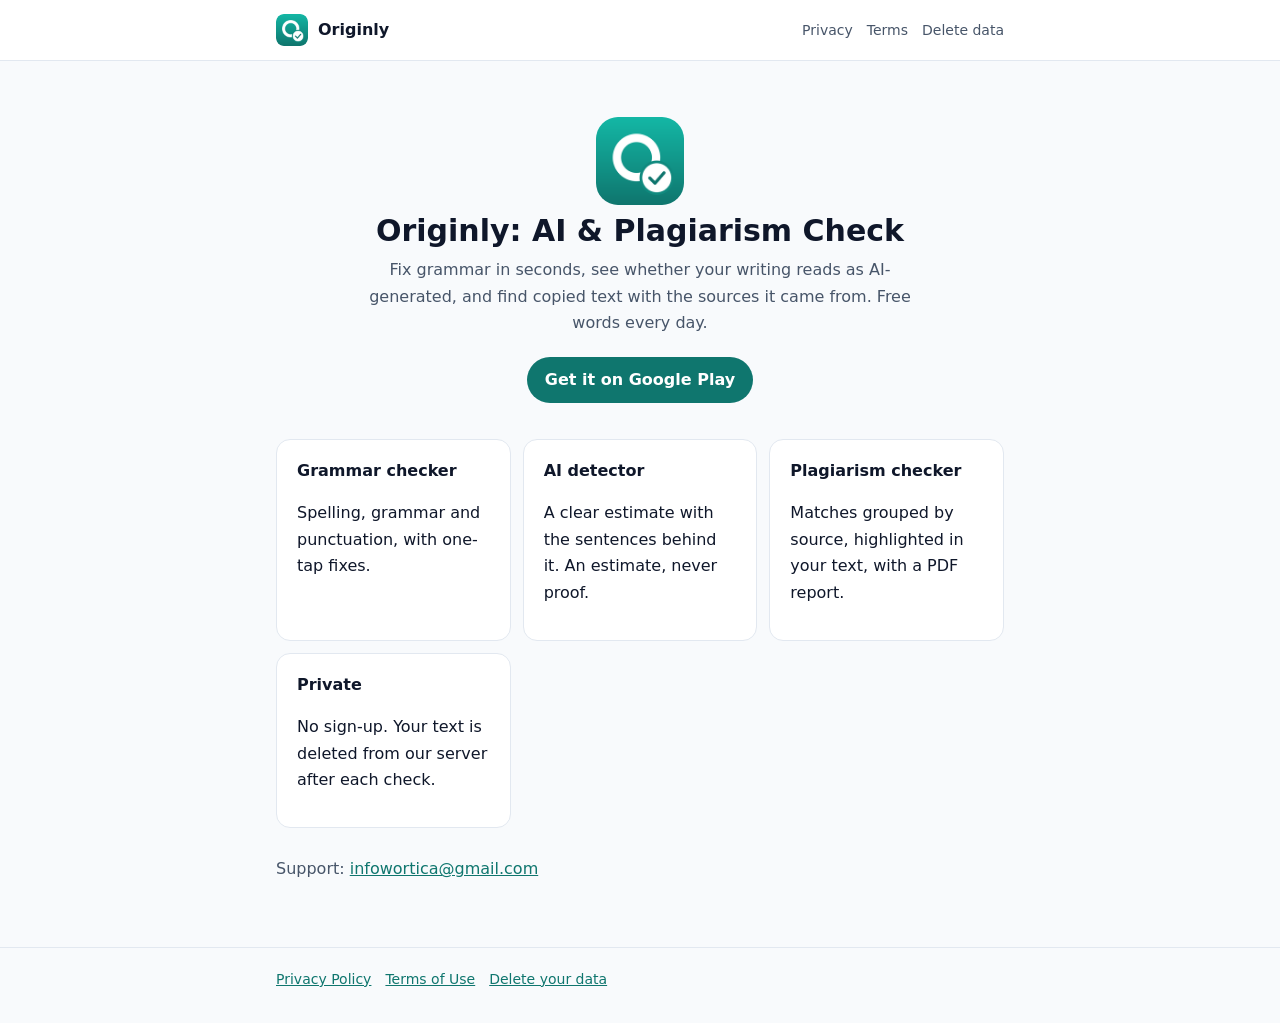
==== originly/index.html @ 72ce355d "Add Originly app pages (privacy, terms, data deletion)" ====
<!doctype html>
<html lang="en">
<head>
<meta charset="utf-8">
<meta name="viewport" content="width=device-width, initial-scale=1">
<title>Originly · AI & Plagiarism Check</title>
<meta name="description" content="Check grammar, see if text reads as AI-written, and find copied text with its sources. Free every day on Android.">
<link rel="stylesheet" href="style.css">
<link rel="icon" href="icon.png">
</head>
<body>
<header><div class="wrap">
  <a class="brand" href="./"><img src="icon.png" alt="">Originly</a>
  <nav><a href="privacy.html">Privacy</a><a href="terms.html">Terms</a><a href="delete-data.html">Delete data</a></nav>
</div></header>
<main><div class="wrap">
<section class="hero">
  <img src="icon.png" alt="Originly app icon">
  <h1>Originly: AI &amp; Plagiarism Check</h1>
  <p>Fix grammar in seconds, see whether your writing reads as AI-generated, and find copied text with the sources it came from. Free words every day.</p>
  <a class="btn" href="https://play.google.com/store/apps/details?id=com.originly.app">Get it on Google Play</a>
</section>
<div class="features" style="margin-top:28px">
  <div class="card"><strong>Grammar checker</strong><p>Spelling, grammar and punctuation, with one-tap fixes.</p></div>
  <div class="card"><strong>AI detector</strong><p>A clear estimate with the sentences behind it. An estimate, never proof.</p></div>
  <div class="card"><strong>Plagiarism checker</strong><p>Matches grouped by source, highlighted in your text, with a PDF report.</p></div>
  <div class="card"><strong>Private</strong><p>No sign-up. Your text is deleted from our server after each check.</p></div>
</div>
<p style="margin-top:28px;color:var(--muted)">Support: <a href="mailto:infowortica@gmail.com">infowortica@gmail.com</a></p>
</div></main>
<footer><div class="wrap"><a href="privacy.html">Privacy Policy</a><a href="terms.html">Terms of Use</a><a href="delete-data.html">Delete your data</a></div></footer>
</body>
</html>
---- originly/style.css ----
:root {
  --brand: #0f766e;
  --brand-dark: #115e59;
  --ink: #0f172a;
  --muted: #475569;
  --line: #e2e8f0;
  --bg: #f8fafc;
  --card: #ffffff;
}
@media (prefers-color-scheme: dark) {
  :root {
    --brand: #5eead4;
    --brand-dark: #99f6e4;
    --ink: #e2e8f0;
    --muted: #94a3b8;
    --line: #1e293b;
    --bg: #0b1220;
    --card: #0f172a;
  }
}
* { box-sizing: border-box; }
body {
  margin: 0;
  font: 16px/1.65 system-ui, -apple-system, "Segoe UI", Roboto, sans-serif;
  color: var(--ink);
  background: var(--bg);
}
header { border-bottom: 1px solid var(--line); background: var(--card); }
.wrap { max-width: 760px; margin: 0 auto; padding: 0 16px; }
header .wrap { display: flex; align-items: center; justify-content: space-between; gap: 12px; padding: 14px 16px; flex-wrap: wrap; }
.brand { display: flex; align-items: center; gap: 10px; color: var(--ink); text-decoration: none; font-weight: 700; }
.brand img { width: 32px; height: 32px; border-radius: 8px; }
nav a { color: var(--muted); text-decoration: none; margin-left: 14px; font-size: 14px; }
nav a:hover, a { color: var(--brand); }
main { padding: 32px 0 48px; }
h1 { font-size: 30px; line-height: 1.2; margin: 0 0 6px; }
h2 { font-size: 20px; margin: 32px 0 8px; }
h3 { font-size: 16px; margin: 20px 0 6px; }
.updated { color: var(--muted); font-size: 14px; margin: 0 0 24px; }
.card { background: var(--card); border: 1px solid var(--line); border-radius: 14px; padding: 18px 20px; margin: 16px 0; }
table { width: 100%; border-collapse: collapse; font-size: 15px; }
th, td { text-align: left; vertical-align: top; padding: 8px 10px; border-bottom: 1px solid var(--line); }
th { color: var(--muted); font-weight: 600; font-size: 13px; text-transform: uppercase; letter-spacing: .03em; }
.table-scroll { overflow-x: auto; }
ul, ol { padding-left: 22px; }
li { margin: 4px 0; }
.btn { display: inline-block; background: var(--brand); color: #fff; padding: 10px 18px; border-radius: 999px; text-decoration: none; font-weight: 600; }
@media (prefers-color-scheme: dark) { .btn { color: #042f2e; } }
.hero { text-align: center; padding: 24px 0 8px; }
.hero img { width: 88px; height: 88px; border-radius: 22px; }
.hero p { color: var(--muted); max-width: 560px; margin: 8px auto 20px; }
.features { display: grid; grid-template-columns: repeat(auto-fit, minmax(200px, 1fr)); gap: 12px; }
.features .card { margin: 0; }
footer { border-top: 1px solid var(--line); color: var(--muted); font-size: 14px; padding: 20px 0 32px; }
footer a { margin-right: 14px; }
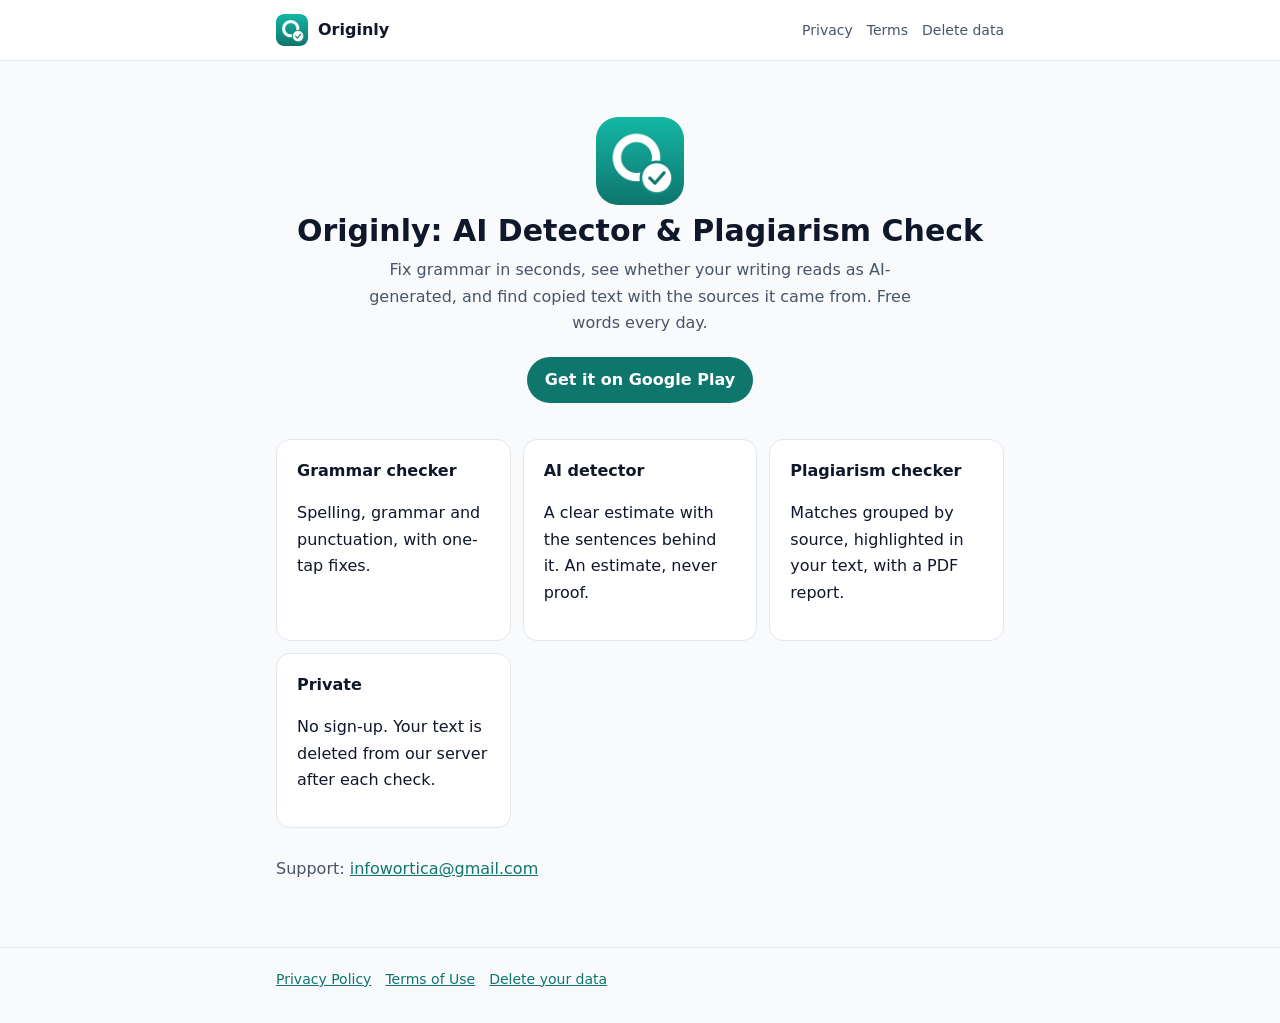
==== commit d5041bdf: "Use the Play title in Originly pages" ====
--- a/originly/index.html
+++ b/originly/index.html
@@ -3,7 +3,7 @@
 <head>
 <meta charset="utf-8">
 <meta name="viewport" content="width=device-width, initial-scale=1">
-<title>Originly · AI & Plagiarism Check</title>
+<title>Originly · AI Detector & Plagiarism Check</title>
 <meta name="description" content="Check grammar, see if text reads as AI-written, and find copied text with its sources. Free every day on Android.">
 <link rel="stylesheet" href="style.css">
 <link rel="icon" href="icon.png">
@@ -16,7 +16,7 @@
 <main><div class="wrap">
 <section class="hero">
   <img src="icon.png" alt="Originly app icon">
-  <h1>Originly: AI &amp; Plagiarism Check</h1>
+  <h1>Originly: AI Detector &amp; Plagiarism Check</h1>
   <p>Fix grammar in seconds, see whether your writing reads as AI-generated, and find copied text with the sources it came from. Free words every day.</p>
   <a class="btn" href="https://play.google.com/store/apps/details?id=com.originly.app">Get it on Google Play</a>
 </section>
